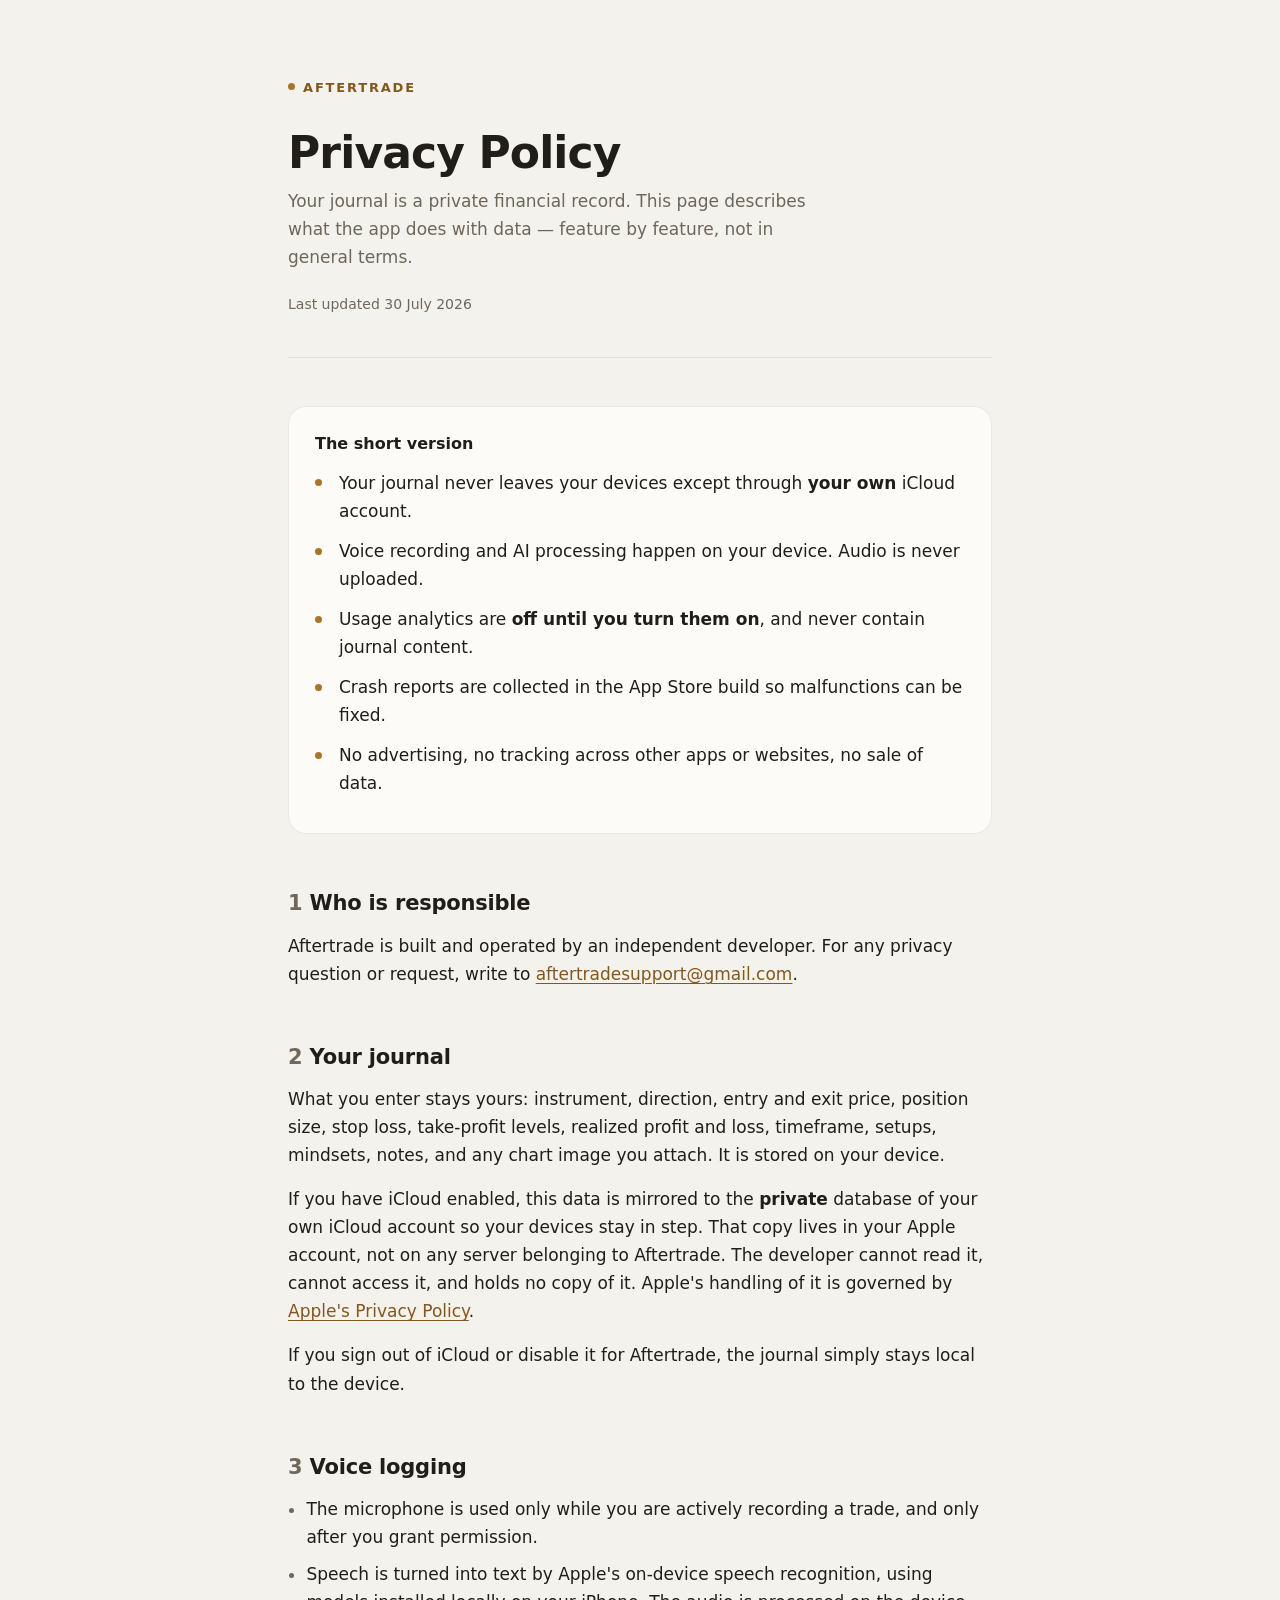
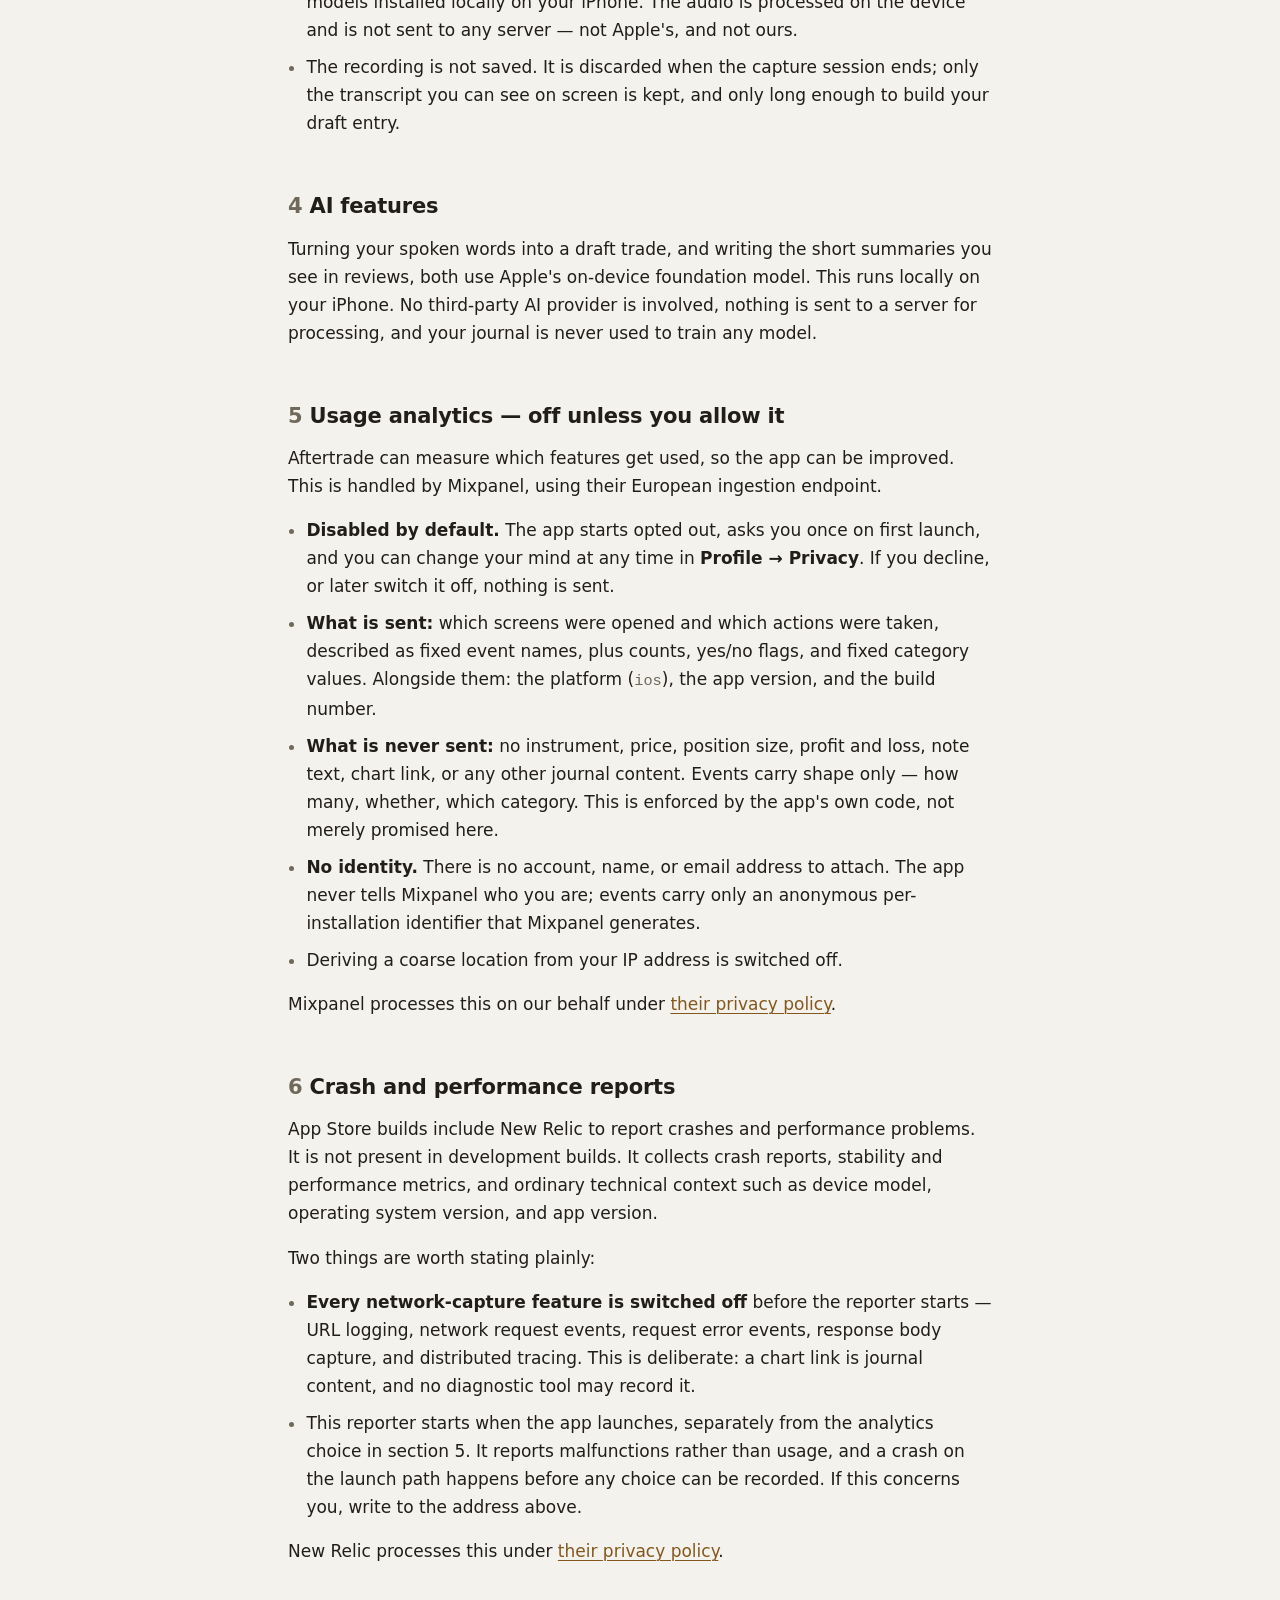
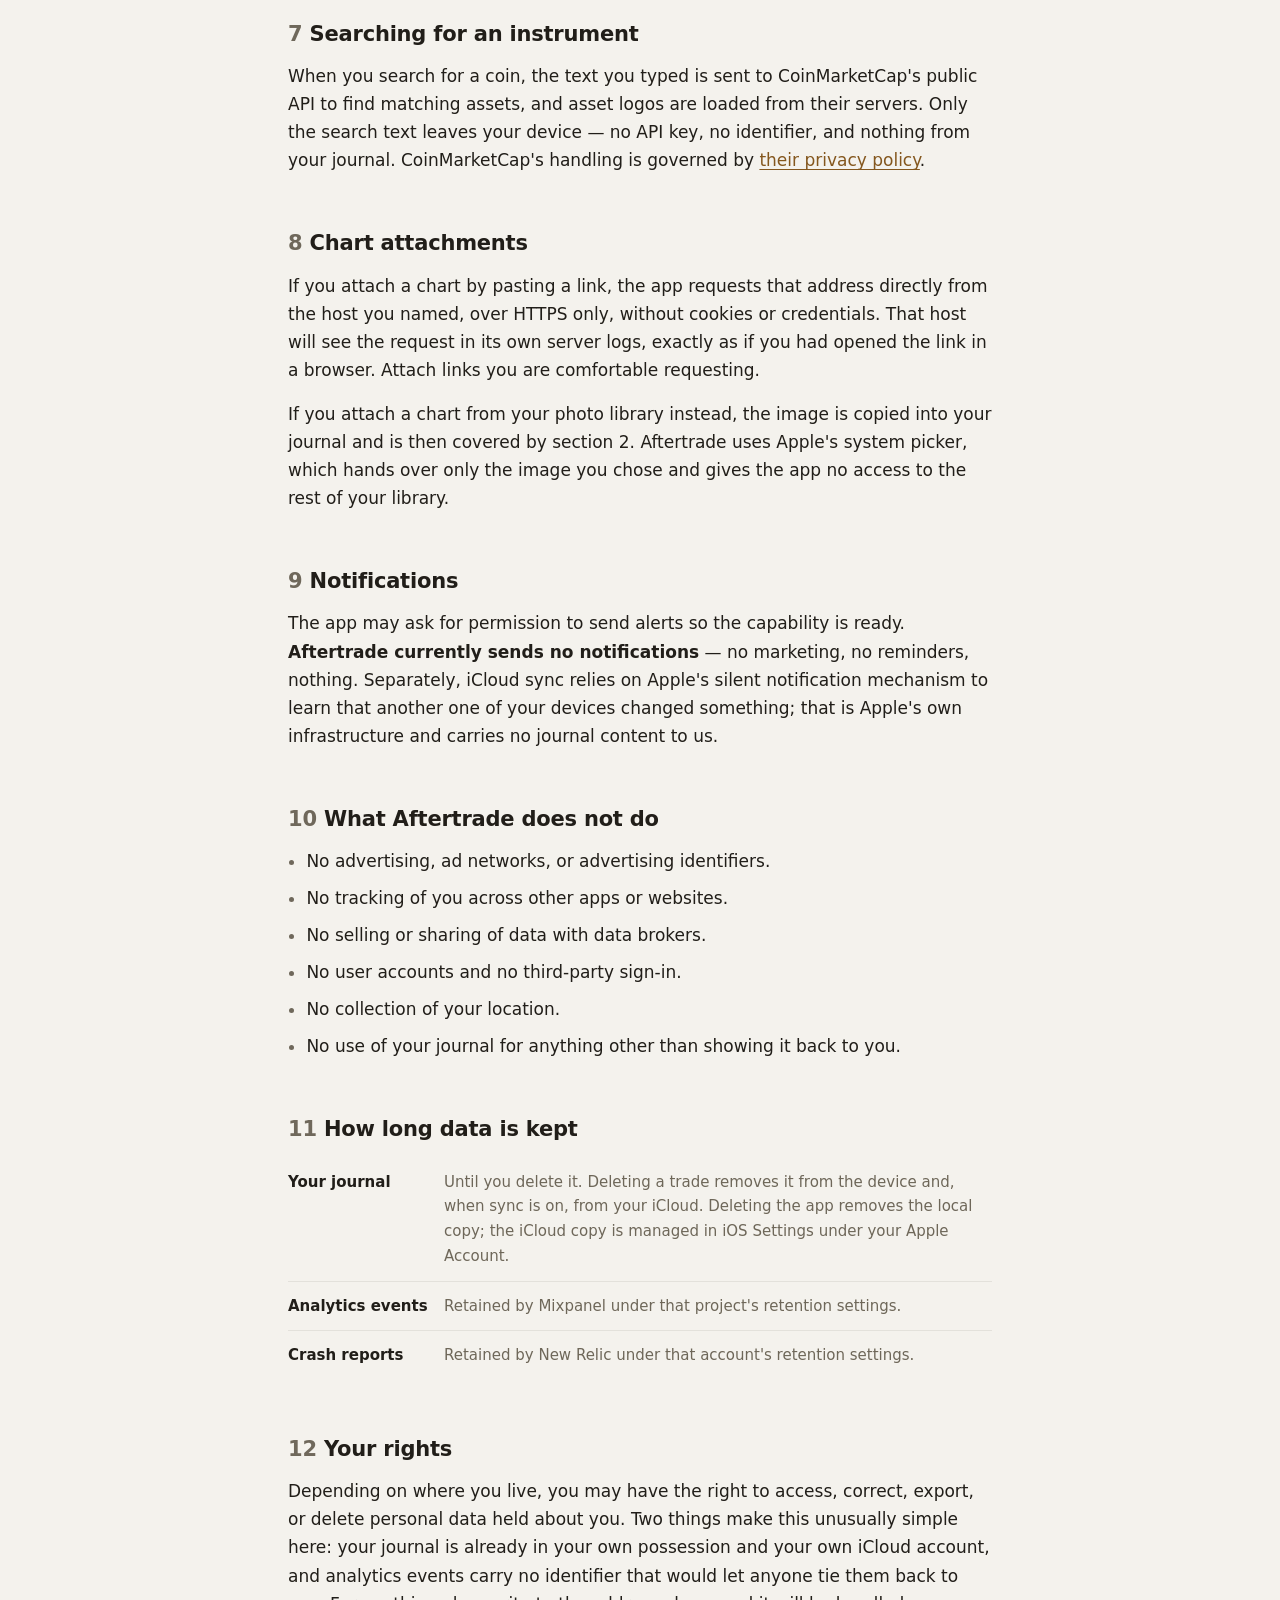
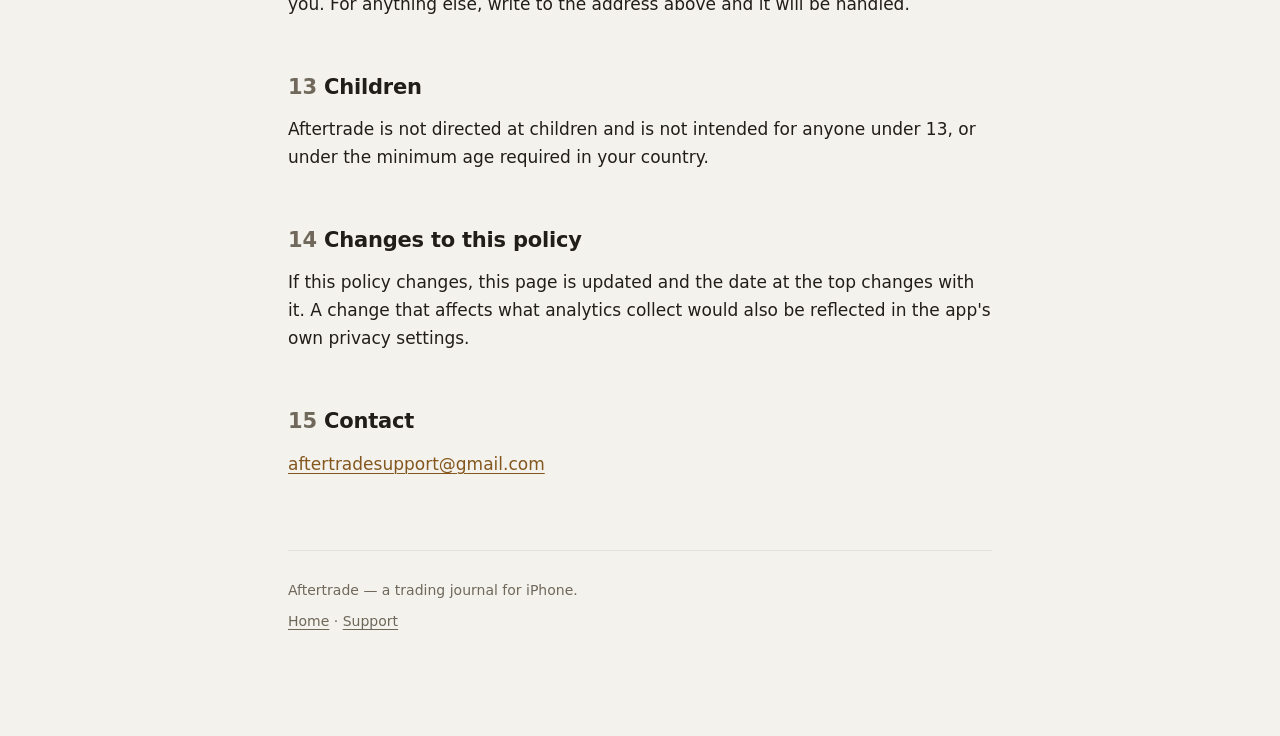
==== privacy.html @ 2f4c8e52 "Add privacy policy and support pages Public pages required for App Store submission: Apple needs a p" ====
<!doctype html>
<html lang="en">
  <head>
    <meta charset="utf-8" />
    <meta name="viewport" content="width=device-width, initial-scale=1" />
    <title>Privacy Policy — Aftertrade</title>
    <meta
      name="description"
      content="How Aftertrade handles your trading journal, voice recordings, and analytics — feature by feature."
    />
    <link rel="stylesheet" href="style.css" />
  </head>
  <body>
    <div class="wrap">
      <header class="masthead">
        <a class="wordmark" href="./">Aftertrade</a>
        <h1>Privacy Policy</h1>
        <p class="dek">
          Your journal is a private financial record. This page describes what
          the app does with data — feature by feature, not in general terms.
        </p>
        <p class="updated">Last updated 30 July 2026</p>
      </header>

      <div class="card">
        <p class="card-title">The short version</p>
        <ul class="summary">
          <li>
            Your journal never leaves your devices except through
            <strong>your own</strong> iCloud account.
          </li>
          <li>
            Voice recording and AI processing happen on your device. Audio is
            never uploaded.
          </li>
          <li>
            Usage analytics are <strong>off until you turn them on</strong>, and
            never contain journal content.
          </li>
          <li>
            Crash reports are collected in the App Store build so malfunctions
            can be fixed.
          </li>
          <li>
            No advertising, no tracking across other apps or websites, no sale of
            data.
          </li>
        </ul>
      </div>

      <h2><span class="num">1</span>Who is responsible</h2>
      <p>
        Aftertrade is built and operated by an independent developer. For any
        privacy question or request, write to
        <a href="mailto:aftertradesupport@gmail.com"
          >aftertradesupport@gmail.com</a
        >.
      </p>

      <h2><span class="num">2</span>Your journal</h2>
      <p>
        What you enter stays yours: instrument, direction, entry and exit price,
        position size, stop loss, take-profit levels, realized profit and loss,
        timeframe, setups, mindsets, notes, and any chart image you attach. It is
        stored on your device.
      </p>
      <p>
        If you have iCloud enabled, this data is mirrored to the
        <strong>private</strong> database of your own iCloud account so your
        devices stay in step. That copy lives in your Apple account, not on any
        server belonging to Aftertrade. The developer cannot read it, cannot
        access it, and holds no copy of it. Apple's handling of it is governed by
        <a href="https://www.apple.com/legal/privacy/" rel="noopener"
          >Apple's Privacy Policy</a
        >.
      </p>
      <p>
        If you sign out of iCloud or disable it for Aftertrade, the journal
        simply stays local to the device.
      </p>

      <h2><span class="num">3</span>Voice logging</h2>
      <ul>
        <li>
          The microphone is used only while you are actively recording a trade,
          and only after you grant permission.
        </li>
        <li>
          Speech is turned into text by Apple's on-device speech recognition,
          using models installed locally on your iPhone. The audio is processed
          on the device and is not sent to any server — not Apple's, and not
          ours.
        </li>
        <li>
          The recording is not saved. It is discarded when the capture session
          ends; only the transcript you can see on screen is kept, and only long
          enough to build your draft entry.
        </li>
      </ul>

      <h2><span class="num">4</span>AI features</h2>
      <p>
        Turning your spoken words into a draft trade, and writing the short
        summaries you see in reviews, both use Apple's on-device foundation
        model. This runs locally on your iPhone. No third-party AI provider is
        involved, nothing is sent to a server for processing, and your journal is
        never used to train any model.
      </p>

      <h2><span class="num">5</span>Usage analytics — off unless you allow it</h2>
      <p>
        Aftertrade can measure which features get used, so the app can be
        improved. This is handled by Mixpanel, using their European ingestion
        endpoint.
      </p>
      <ul>
        <li>
          <strong>Disabled by default.</strong> The app starts opted out, asks
          you once on first launch, and you can change your mind at any time in
          <strong>Profile → Privacy</strong>. If you decline, or later switch it
          off, nothing is sent.
        </li>
        <li>
          <strong>What is sent:</strong> which screens were opened and which
          actions were taken, described as fixed event names, plus counts,
          yes/no flags, and fixed category values. Alongside them: the platform
          (<code>ios</code>), the app version, and the build number.
        </li>
        <li>
          <strong>What is never sent:</strong> no instrument, price, position
          size, profit and loss, note text, chart link, or any other journal
          content. Events carry shape only — how many, whether, which category.
          This is enforced by the app's own code, not merely promised here.
        </li>
        <li>
          <strong>No identity.</strong> There is no account, name, or email
          address to attach. The app never tells Mixpanel who you are; events
          carry only an anonymous per-installation identifier that Mixpanel
          generates.
        </li>
        <li>
          Deriving a coarse location from your IP address is switched off.
        </li>
      </ul>
      <p>
        Mixpanel processes this on our behalf under
        <a href="https://mixpanel.com/legal/privacy-policy/" rel="noopener"
          >their privacy policy</a
        >.
      </p>

      <h2><span class="num">6</span>Crash and performance reports</h2>
      <p>
        App Store builds include New Relic to report crashes and performance
        problems. It is not present in development builds. It collects crash
        reports, stability and performance metrics, and ordinary technical
        context such as device model, operating system version, and app version.
      </p>
      <p>Two things are worth stating plainly:</p>
      <ul>
        <li>
          <strong>Every network-capture feature is switched off</strong> before
          the reporter starts — URL logging, network request events, request
          error events, response body capture, and distributed tracing. This is
          deliberate: a chart link is journal content, and no diagnostic tool may
          record it.
        </li>
        <li>
          This reporter starts when the app launches, separately from the
          analytics choice in section 5. It reports malfunctions rather than
          usage, and a crash on the launch path happens before any choice can be
          recorded. If this concerns you, write to the address above.
        </li>
      </ul>
      <p>
        New Relic processes this under
        <a
          href="https://newrelic.com/termsandconditions/privacy"
          rel="noopener"
          >their privacy policy</a
        >.
      </p>

      <h2><span class="num">7</span>Searching for an instrument</h2>
      <p>
        When you search for a coin, the text you typed is sent to CoinMarketCap's
        public API to find matching assets, and asset logos are loaded from their
        servers. Only the search text leaves your device — no API key, no
        identifier, and nothing from your journal. CoinMarketCap's handling is
        governed by
        <a href="https://coinmarketcap.com/privacy/" rel="noopener"
          >their privacy policy</a
        >.
      </p>

      <h2><span class="num">8</span>Chart attachments</h2>
      <p>
        If you attach a chart by pasting a link, the app requests that address
        directly from the host you named, over HTTPS only, without cookies or
        credentials. That host will see the request in its own server logs,
        exactly as if you had opened the link in a browser. Attach links you are
        comfortable requesting.
      </p>
      <p>
        If you attach a chart from your photo library instead, the image is
        copied into your journal and is then covered by section 2. Aftertrade
        uses Apple's system picker, which hands over only the image you chose and
        gives the app no access to the rest of your library.
      </p>

      <h2><span class="num">9</span>Notifications</h2>
      <p>
        The app may ask for permission to send alerts so the capability is ready.
        <strong>Aftertrade currently sends no notifications</strong> — no
        marketing, no reminders, nothing. Separately, iCloud sync relies on
        Apple's silent notification mechanism to learn that another one of your
        devices changed something; that is Apple's own infrastructure and carries
        no journal content to us.
      </p>

      <h2><span class="num">10</span>What Aftertrade does not do</h2>
      <ul>
        <li>No advertising, ad networks, or advertising identifiers.</li>
        <li>No tracking of you across other apps or websites.</li>
        <li>No selling or sharing of data with data brokers.</li>
        <li>No user accounts and no third-party sign-in.</li>
        <li>No collection of your location.</li>
        <li>
          No use of your journal for anything other than showing it back to you.
        </li>
      </ul>

      <h2><span class="num">11</span>How long data is kept</h2>
      <dl class="rows">
        <div>
          <dt>Your journal</dt>
          <dd>
            Until you delete it. Deleting a trade removes it from the device and,
            when sync is on, from your iCloud. Deleting the app removes the local
            copy; the iCloud copy is managed in iOS Settings under your Apple
            Account.
          </dd>
        </div>
        <div>
          <dt>Analytics events</dt>
          <dd>Retained by Mixpanel under that project's retention settings.</dd>
        </div>
        <div>
          <dt>Crash reports</dt>
          <dd>Retained by New Relic under that account's retention settings.</dd>
        </div>
      </dl>

      <h2><span class="num">12</span>Your rights</h2>
      <p>
        Depending on where you live, you may have the right to access, correct,
        export, or delete personal data held about you. Two things make this
        unusually simple here: your journal is already in your own possession and
        your own iCloud account, and analytics events carry no identifier that
        would let anyone tie them back to you. For anything else, write to the
        address above and it will be handled.
      </p>

      <h2><span class="num">13</span>Children</h2>
      <p>
        Aftertrade is not directed at children and is not intended for anyone
        under 13, or under the minimum age required in your country.
      </p>

      <h2><span class="num">14</span>Changes to this policy</h2>
      <p>
        If this policy changes, this page is updated and the date at the top
        changes with it. A change that affects what analytics collect would also
        be reflected in the app's own privacy settings.
      </p>

      <h2><span class="num">15</span>Contact</h2>
      <p>
        <a href="mailto:aftertradesupport@gmail.com"
          >aftertradesupport@gmail.com</a
        >
      </p>

      <footer>
        <p>Aftertrade — a trading journal for iPhone.</p>
        <p><a href="./">Home</a> · <a href="support.html">Support</a></p>
      </footer>
    </div>
  </body>
</html>
---- style.css ----
/* Aftertrade — warm paper-and-ink neutrals, single ember accent.
   Colour values mirror the app's ColorsV2 tokens. */

:root {
  --background: #f4f2ed;
  --surface: #fcfbf8;
  --surface-2: #edeae2;
  --hairline: rgba(28, 25, 20, 0.08);
  --text-primary: #211e19;
  --text-secondary: #6e6759;
  --text-tertiary: #6f685b;
  --ember: #a8752f;
  --ember-foreground: #84571e;
}

@media (prefers-color-scheme: dark) {
  :root {
    --background: #0d0c0b;
    --surface: #151311;
    --surface-2: #1d1a16;
    --hairline: rgba(255, 255, 255, 0.07);
    --text-primary: #f2efe7;
    --text-secondary: #a29c8f;
    --text-tertiary: #898377;
    --ember: #d9a868;
    --ember-foreground: #d9a868;
  }
}

*,
*::before,
*::after {
  box-sizing: border-box;
}

html {
  -webkit-text-size-adjust: 100%;
}

body {
  margin: 0;
  padding: 0 24px 96px;
  background: var(--background);
  color: var(--text-primary);
  /* Resolves to the platform UI face — SF on Apple, and the host's own system
     font elsewhere, without naming third-party families. */
  font-family: -apple-system, BlinkMacSystemFont, system-ui, sans-serif;
  font-size: 17px;
  line-height: 1.65;
  -webkit-font-smoothing: antialiased;
}

.wrap {
  max-width: 44rem;
  margin: 0 auto;
}

/* Masthead */

header.masthead {
  padding: 72px 0 40px;
  border-bottom: 1px solid var(--hairline);
  margin-bottom: 48px;
}

.wordmark {
  display: inline-flex;
  align-items: baseline;
  gap: 0.5rem;
  font-size: 0.8125rem;
  font-weight: 600;
  letter-spacing: 0.14em;
  text-transform: uppercase;
  color: var(--ember-foreground);
  text-decoration: none;
}

.wordmark::before {
  content: "";
  width: 7px;
  height: 7px;
  border-radius: 50%;
  background: var(--ember);
  transform: translateY(-0.15em);
}

h1 {
  margin: 28px 0 10px;
  font-size: clamp(2rem, 6vw, 2.75rem);
  line-height: 1.12;
  letter-spacing: -0.02em;
  font-weight: 700;
}

.dek {
  margin: 0;
  max-width: 34rem;
  color: var(--text-secondary);
  font-size: 1.0625rem;
}

.updated {
  margin: 22px 0 0;
  font-size: 0.875rem;
  color: var(--text-tertiary);
  font-variant-numeric: tabular-nums;
}

/* Body copy */

h2 {
  margin: 56px 0 14px;
  font-size: 1.3125rem;
  line-height: 1.3;
  letter-spacing: -0.01em;
  font-weight: 700;
}

h2 .num {
  color: var(--text-tertiary);
  font-weight: 600;
  font-variant-numeric: tabular-nums;
  margin-right: 0.45rem;
}

h3 {
  margin: 32px 0 8px;
  font-size: 1.0625rem;
  font-weight: 650;
}

p {
  margin: 0 0 16px;
}

ul {
  margin: 0 0 16px;
  padding-left: 1.15rem;
}

li {
  margin-bottom: 9px;
}

li::marker {
  color: var(--text-tertiary);
}

strong {
  font-weight: 650;
}

a {
  color: var(--ember-foreground);
  text-decoration-thickness: 1px;
  text-underline-offset: 0.18em;
}

a:hover {
  text-decoration-thickness: 2px;
}

code {
  font-family: ui-monospace, monospace;
  font-size: 0.9em;
  color: var(--text-secondary);
}

/* Cards — hairlines, never shadows */

.card {
  background: var(--surface);
  border: 1px solid var(--hairline);
  border-radius: 18px;
  padding: 24px 26px;
  margin: 0 0 20px;
}

.card > :last-child {
  margin-bottom: 0;
}

.card-title {
  margin: 0 0 12px;
  font-size: 1rem;
  font-weight: 650;
}

/* Summary list */

.summary {
  list-style: none;
  padding: 0;
  margin: 0;
}

.summary li {
  position: relative;
  padding-left: 1.5rem;
  margin-bottom: 12px;
}

/* Ember, not green: green and red belong to realized PnL only. */
.summary li::before {
  content: "";
  position: absolute;
  left: 0;
  top: 0.62em;
  width: 7px;
  height: 7px;
  border-radius: 50%;
  background: var(--ember);
}

/* Hub links */

.hub {
  display: grid;
  gap: 14px;
  margin: 0;
  padding: 0;
  list-style: none;
}

.hub a {
  display: block;
  background: var(--surface);
  border: 1px solid var(--hairline);
  border-radius: 18px;
  padding: 22px 24px;
  text-decoration: none;
  color: inherit;
}

.hub a:hover {
  border-color: var(--ember);
}

.hub .label {
  display: block;
  font-size: 1.0625rem;
  font-weight: 650;
  margin-bottom: 4px;
}

.hub .hint {
  display: block;
  font-size: 0.9375rem;
  color: var(--text-secondary);
}

/* Definition rows */

.rows {
  margin: 0;
}

.rows div {
  display: flex;
  flex-wrap: wrap;
  gap: 0 12px;
  padding: 12px 0;
  border-bottom: 1px solid var(--hairline);
}

.rows div:last-child {
  border-bottom: 0;
}

.rows dt {
  flex: 0 0 9rem;
  font-weight: 650;
  font-size: 0.9375rem;
}

.rows dd {
  flex: 1 1 14rem;
  margin: 0;
  color: var(--text-secondary);
  font-size: 0.9375rem;
}

footer {
  margin-top: 72px;
  padding-top: 28px;
  border-top: 1px solid var(--hairline);
  font-size: 0.875rem;
  color: var(--text-tertiary);
}

footer a {
  color: var(--text-secondary);
}

footer p {
  margin: 0 0 8px;
}
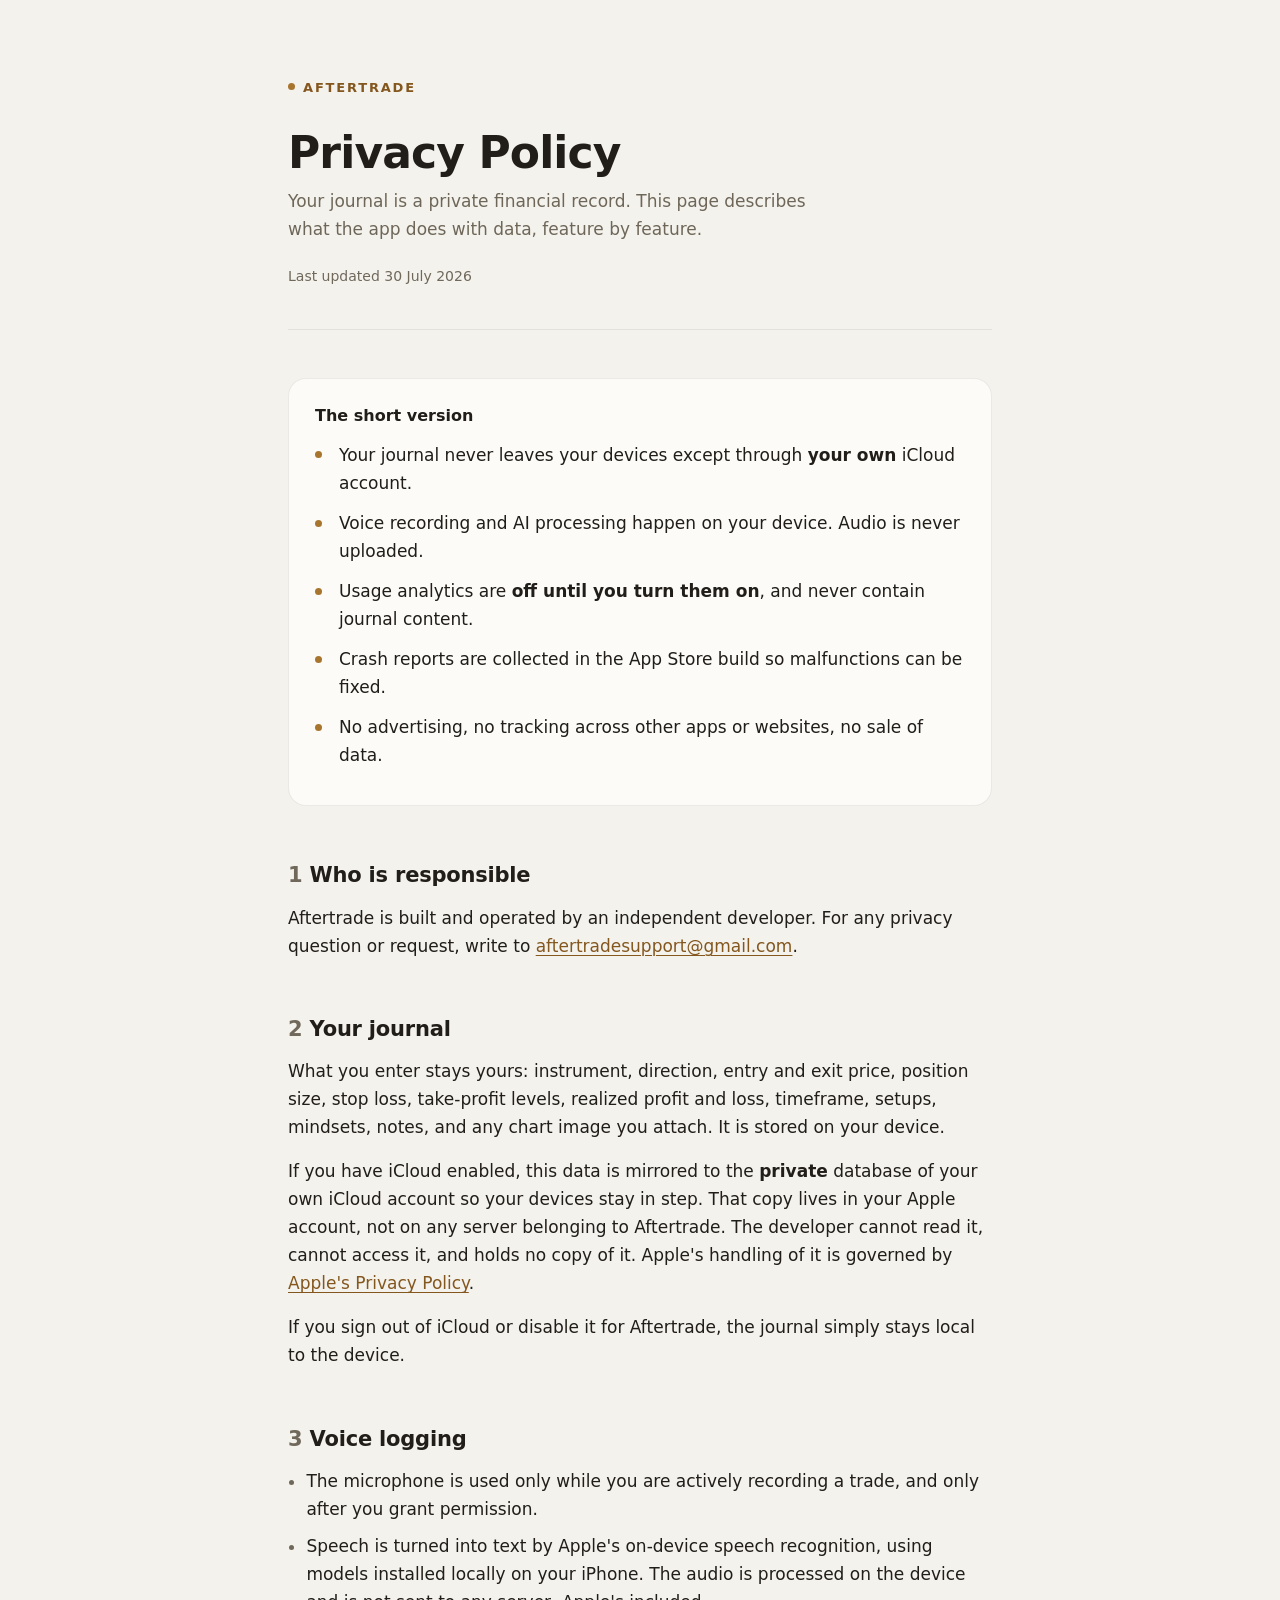
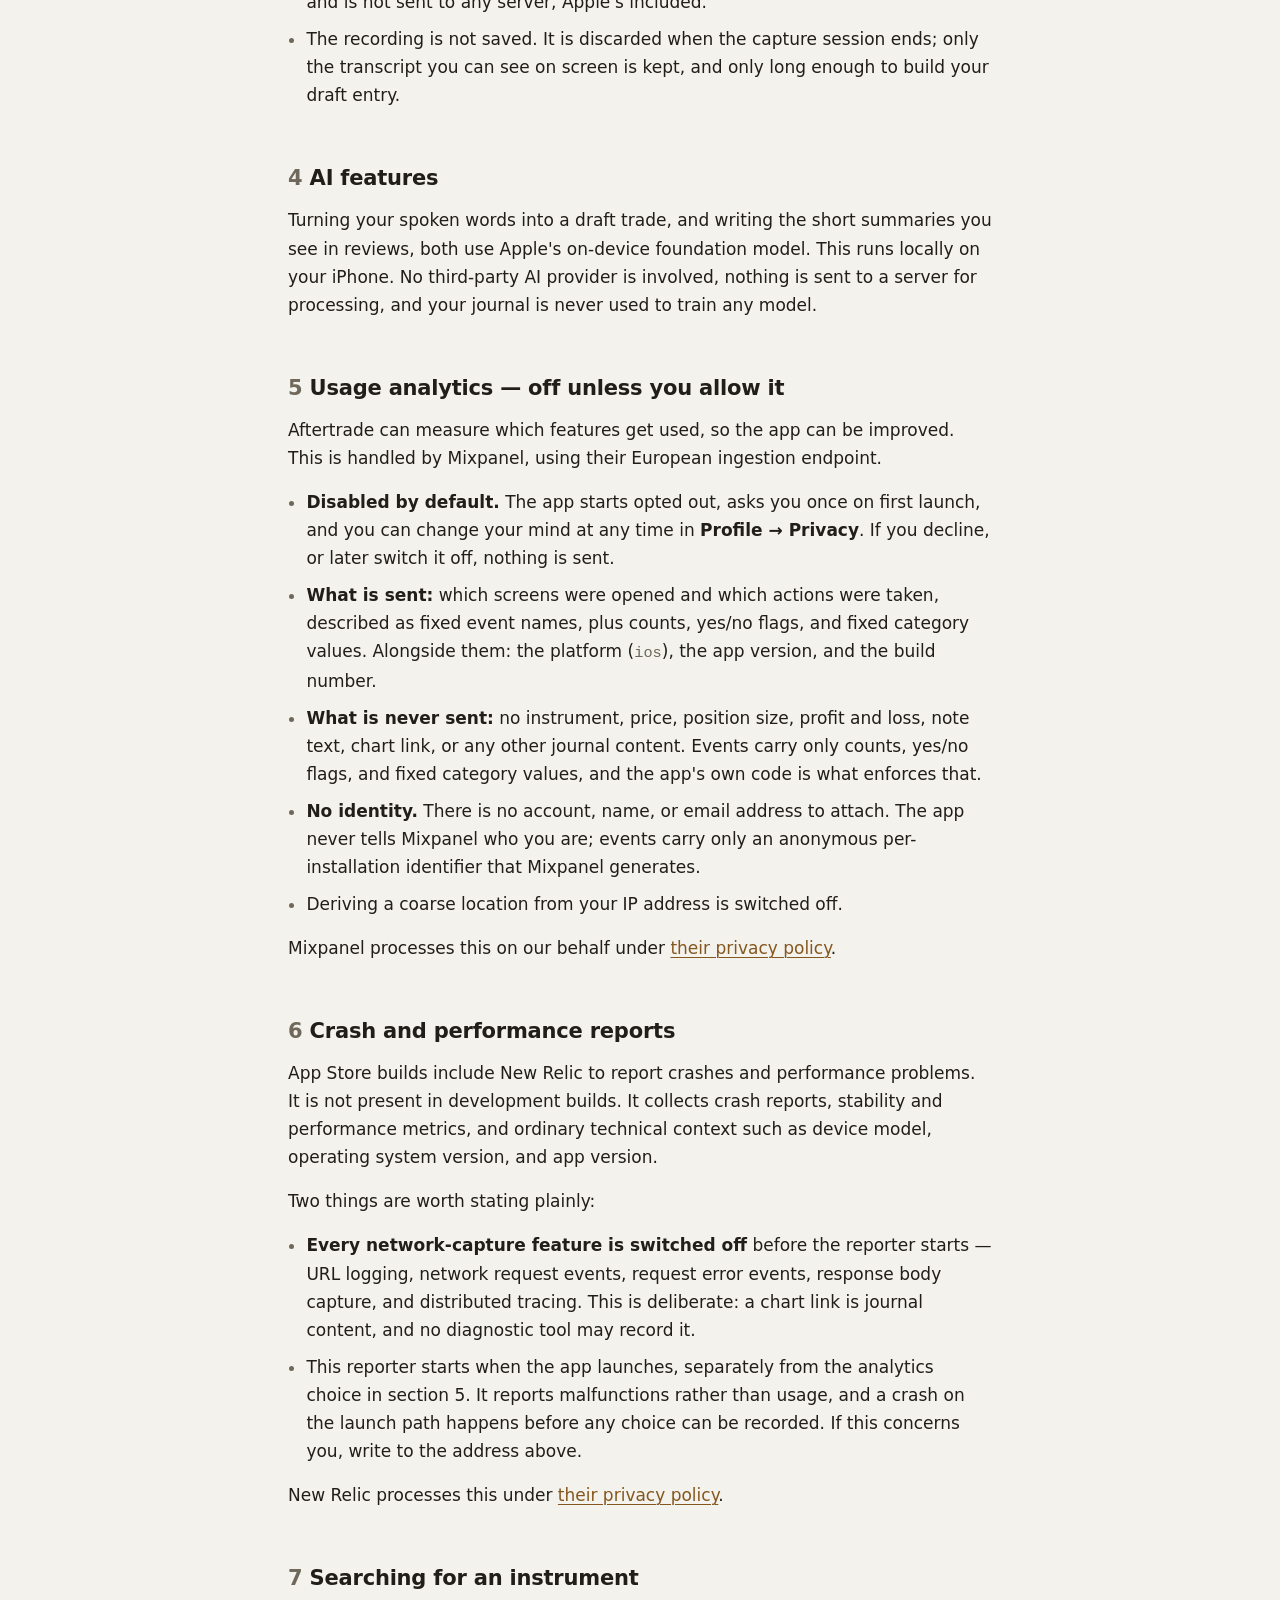
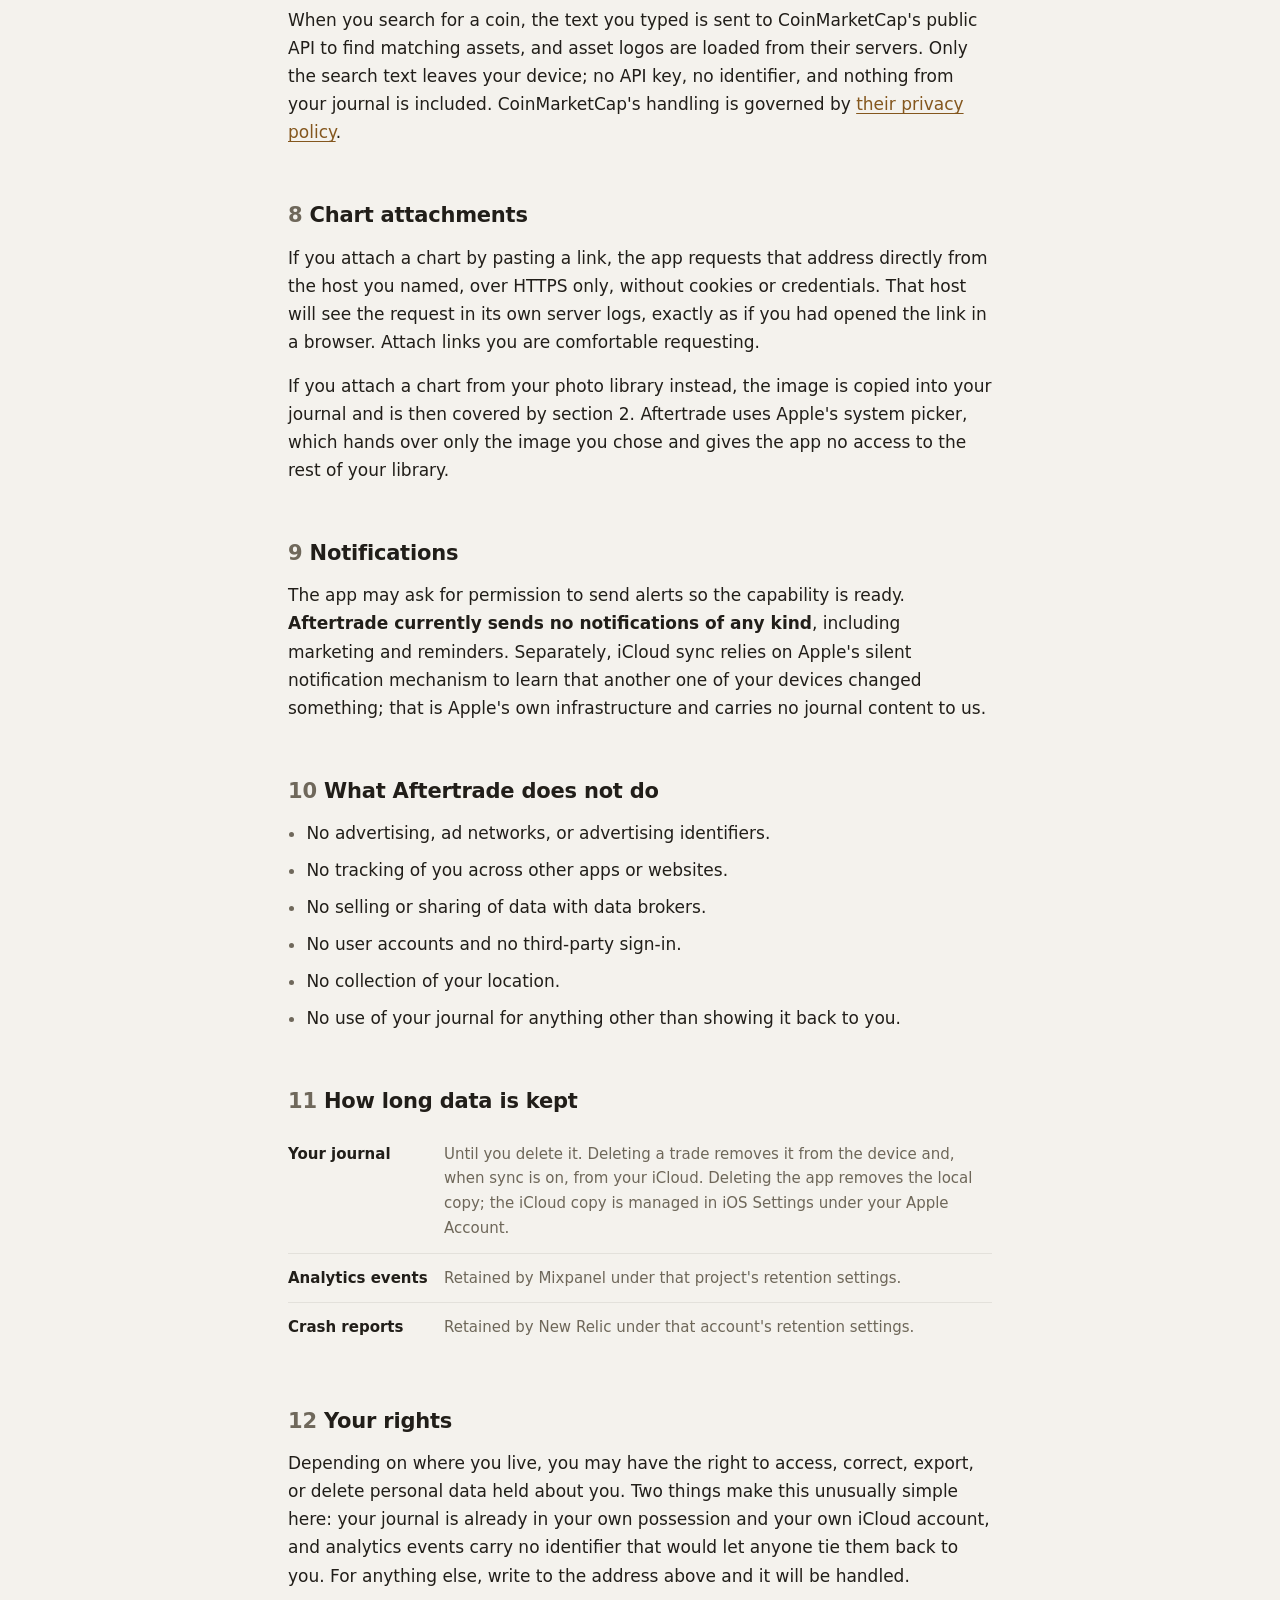
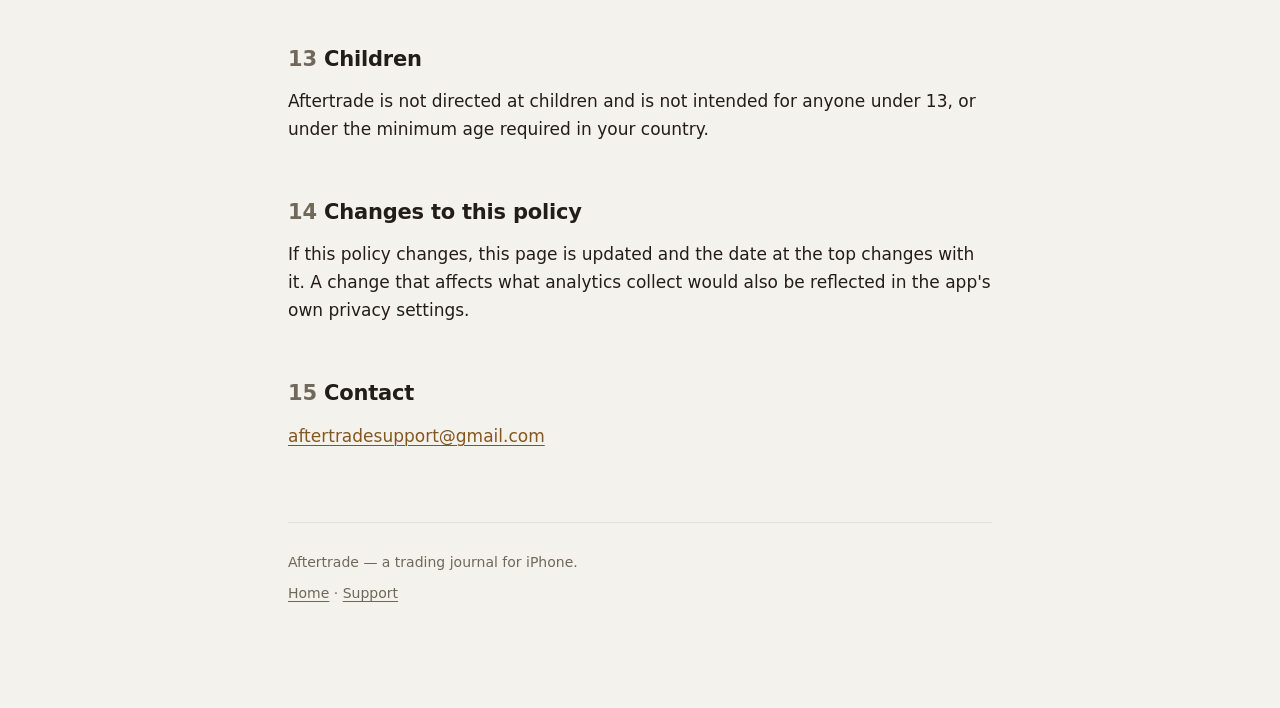
==== commit 302228b2: "Plainer wording in the privacy policy Four sections landed on the same rhetorical move: an em-dash f" ====
--- a/privacy.html
+++ b/privacy.html
@@ -17,7 +17,7 @@
         <h1>Privacy Policy</h1>
         <p class="dek">
           Your journal is a private financial record. This page describes what
-          the app does with data — feature by feature, not in general terms.
+          the app does with data, feature by feature.
         </p>
         <p class="updated">Last updated 30 July 2026</p>
       </header>
@@ -88,8 +88,7 @@
         <li>
           Speech is turned into text by Apple's on-device speech recognition,
           using models installed locally on your iPhone. The audio is processed
-          on the device and is not sent to any server — not Apple's, and not
-          ours.
+          on the device and is not sent to any server, Apple's included.
         </li>
         <li>
           The recording is not saved. It is discarded when the capture session
@@ -129,8 +128,8 @@
         <li>
           <strong>What is never sent:</strong> no instrument, price, position
           size, profit and loss, note text, chart link, or any other journal
-          content. Events carry shape only — how many, whether, which category.
-          This is enforced by the app's own code, not merely promised here.
+          content. Events carry only counts, yes/no flags, and fixed category
+          values, and the app's own code is what enforces that.
         </li>
         <li>
           <strong>No identity.</strong> There is no account, name, or email
@@ -185,8 +184,9 @@
       <p>
         When you search for a coin, the text you typed is sent to CoinMarketCap's
         public API to find matching assets, and asset logos are loaded from their
-        servers. Only the search text leaves your device — no API key, no
-        identifier, and nothing from your journal. CoinMarketCap's handling is
+        servers. Only the search text leaves your device; no API key, no
+        identifier, and nothing from your journal is included.
+        CoinMarketCap's handling is
         governed by
         <a href="https://coinmarketcap.com/privacy/" rel="noopener"
           >their privacy policy</a
@@ -211,8 +211,8 @@
       <h2><span class="num">9</span>Notifications</h2>
       <p>
         The app may ask for permission to send alerts so the capability is ready.
-        <strong>Aftertrade currently sends no notifications</strong> — no
-        marketing, no reminders, nothing. Separately, iCloud sync relies on
+        <strong>Aftertrade currently sends no notifications of any kind</strong>,
+        including marketing and reminders. Separately, iCloud sync relies on
         Apple's silent notification mechanism to learn that another one of your
         devices changed something; that is Apple's own infrastructure and carries
         no journal content to us.
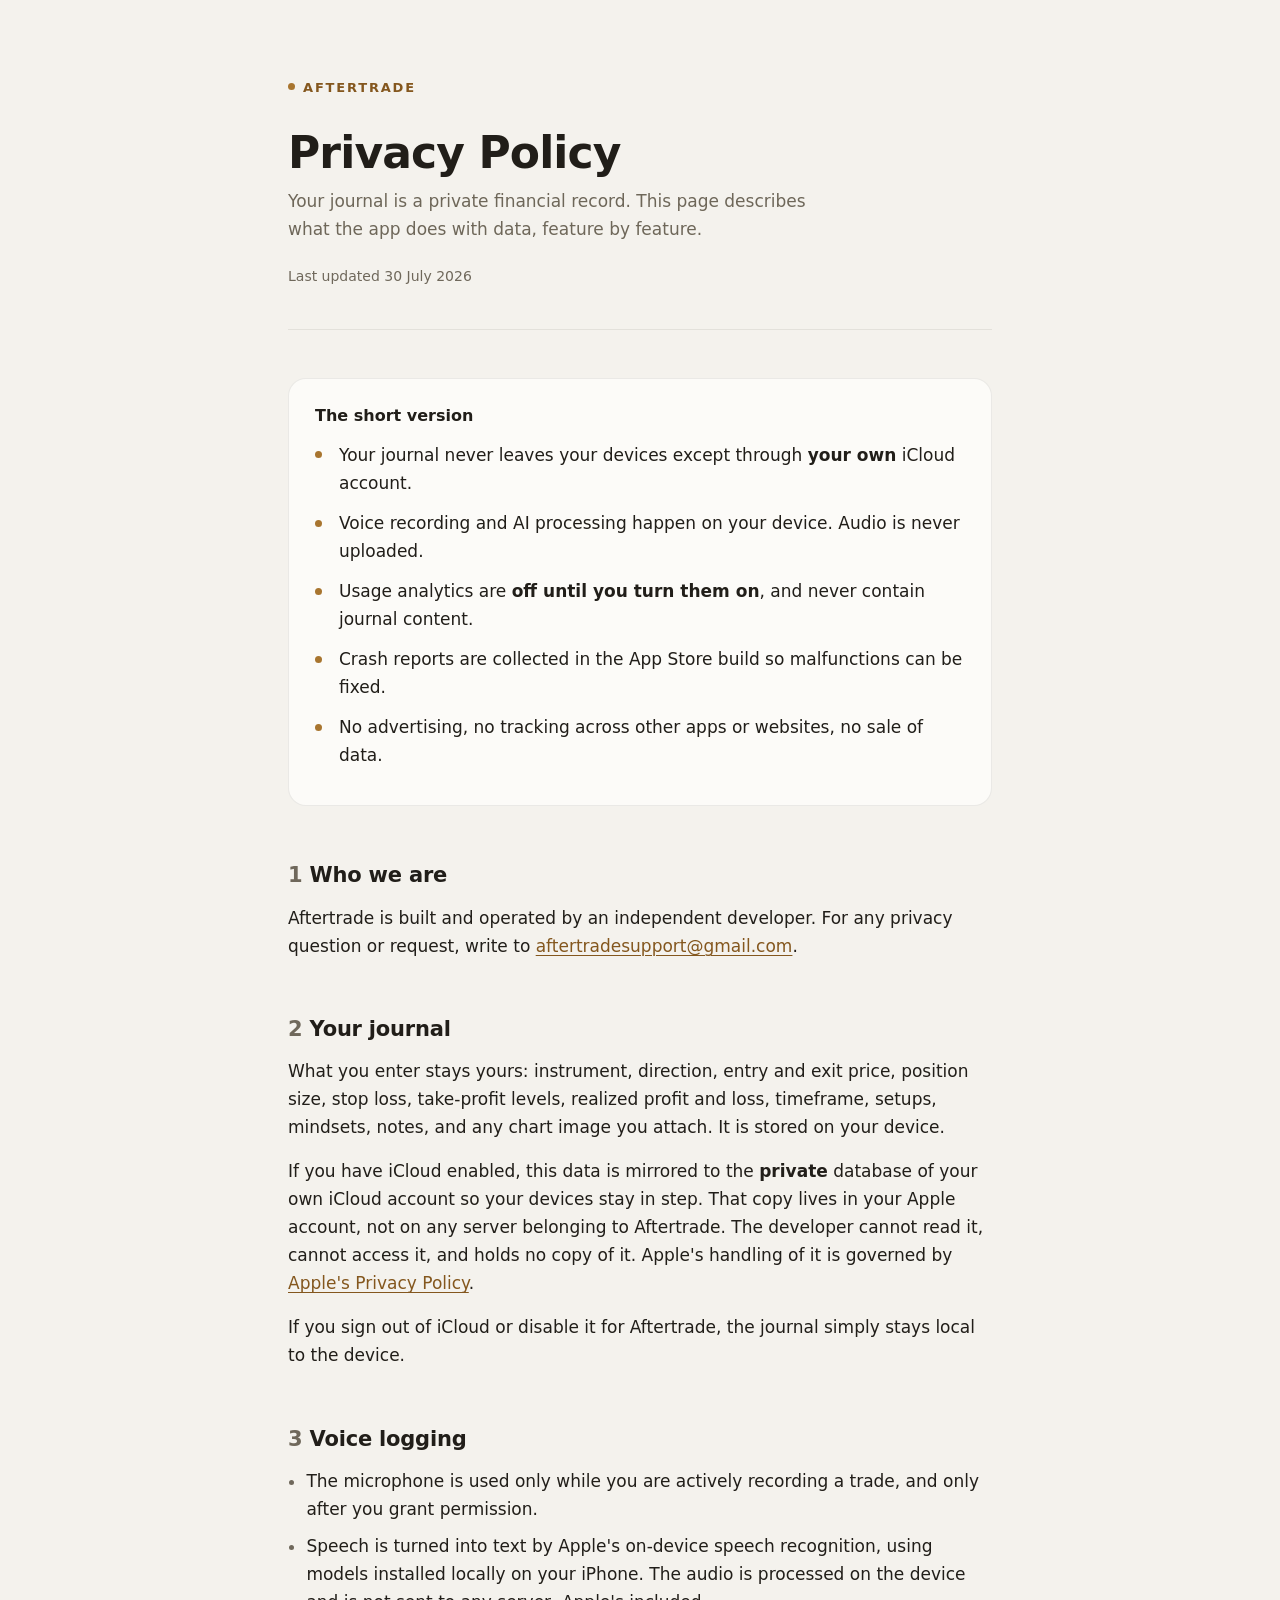
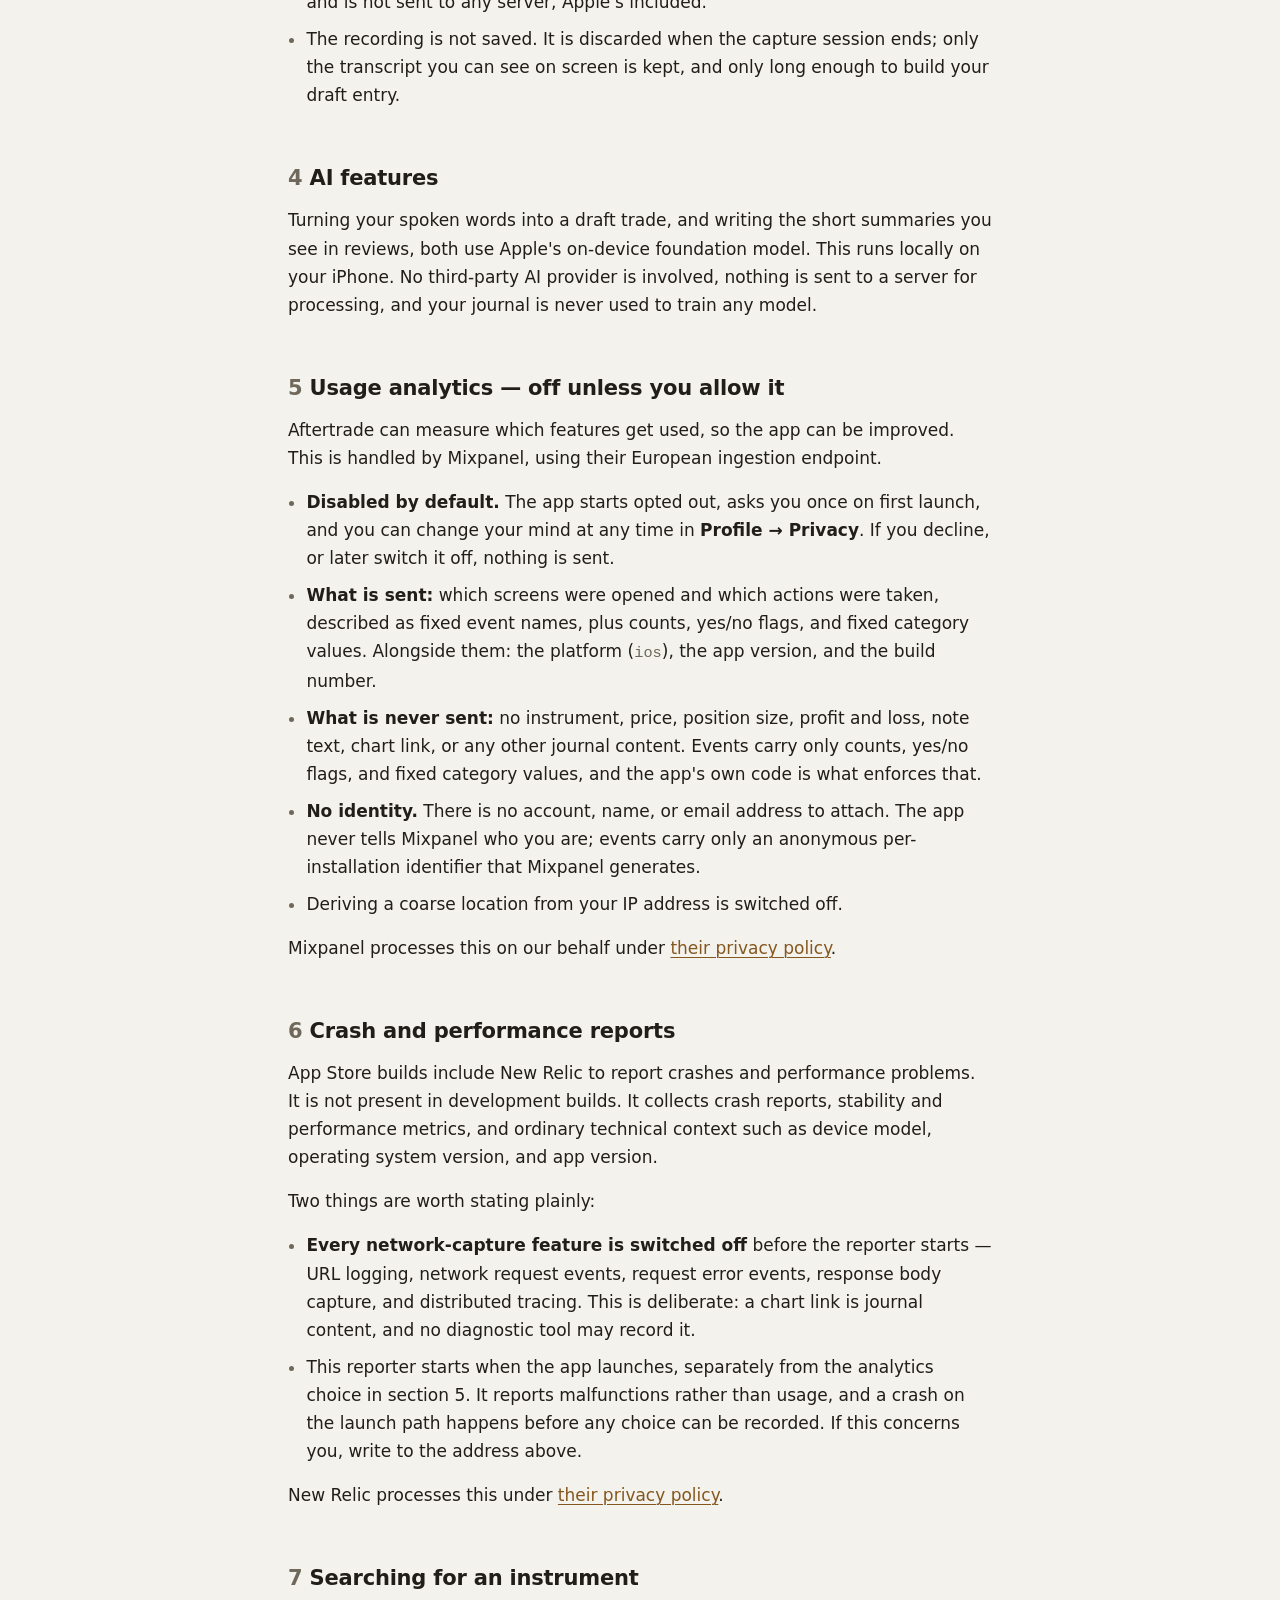
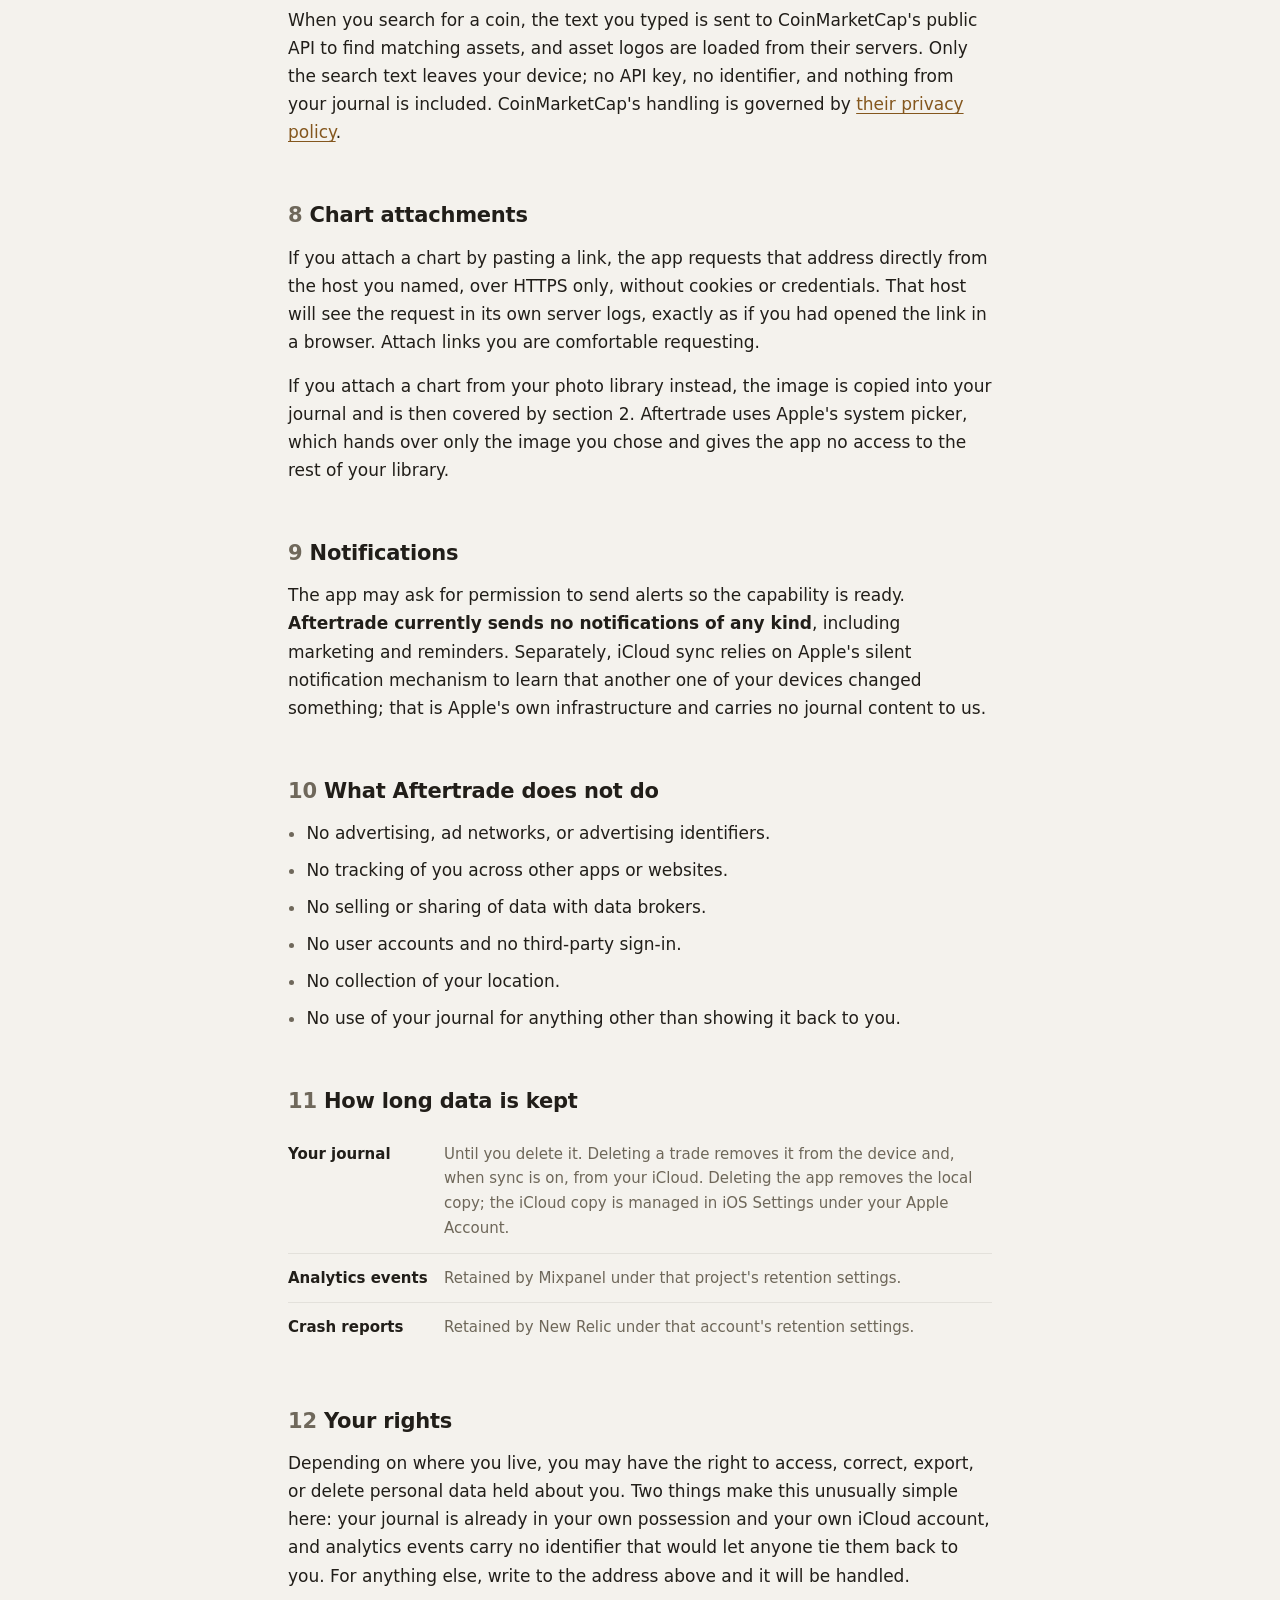
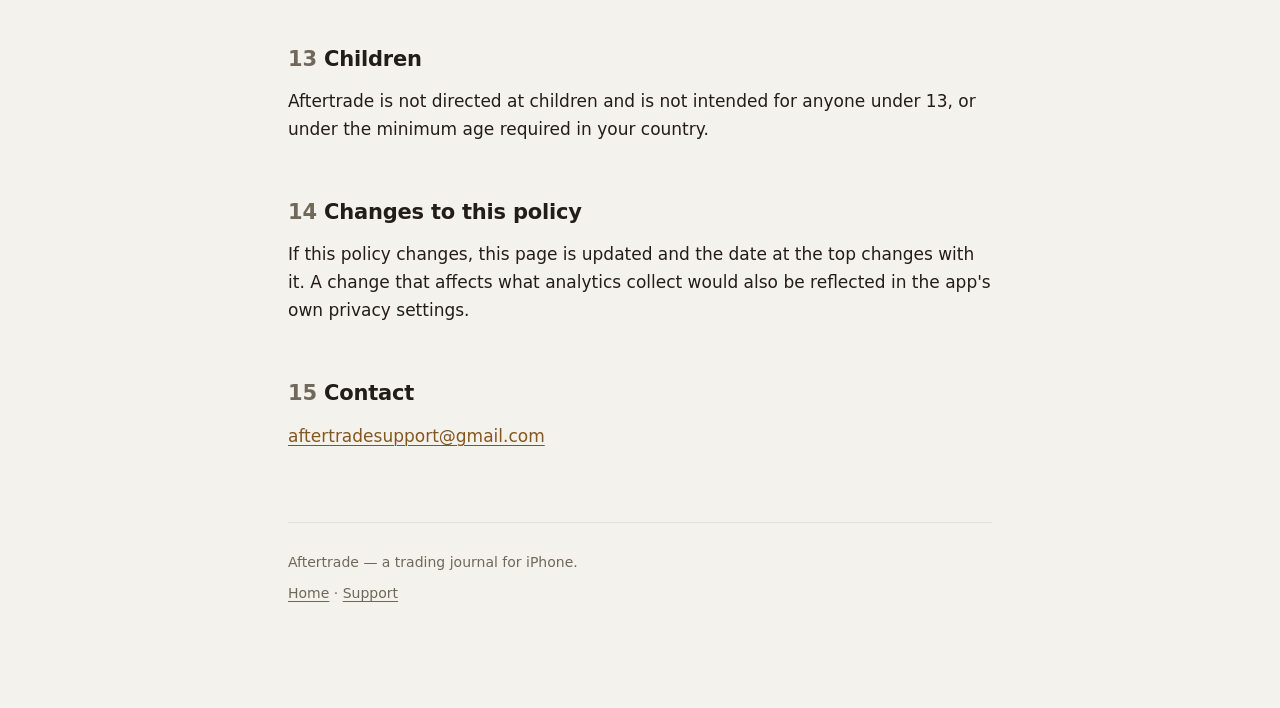
==== commit 23625a5c: "Rename the opening section to "Who we are" "Who is responsible" is the accurate legal framing but re" ====
--- a/privacy.html
+++ b/privacy.html
@@ -48,7 +48,7 @@
         </ul>
       </div>
 
-      <h2><span class="num">1</span>Who is responsible</h2>
+      <h2><span class="num">1</span>Who we are</h2>
       <p>
         Aftertrade is built and operated by an independent developer. For any
         privacy question or request, write to
